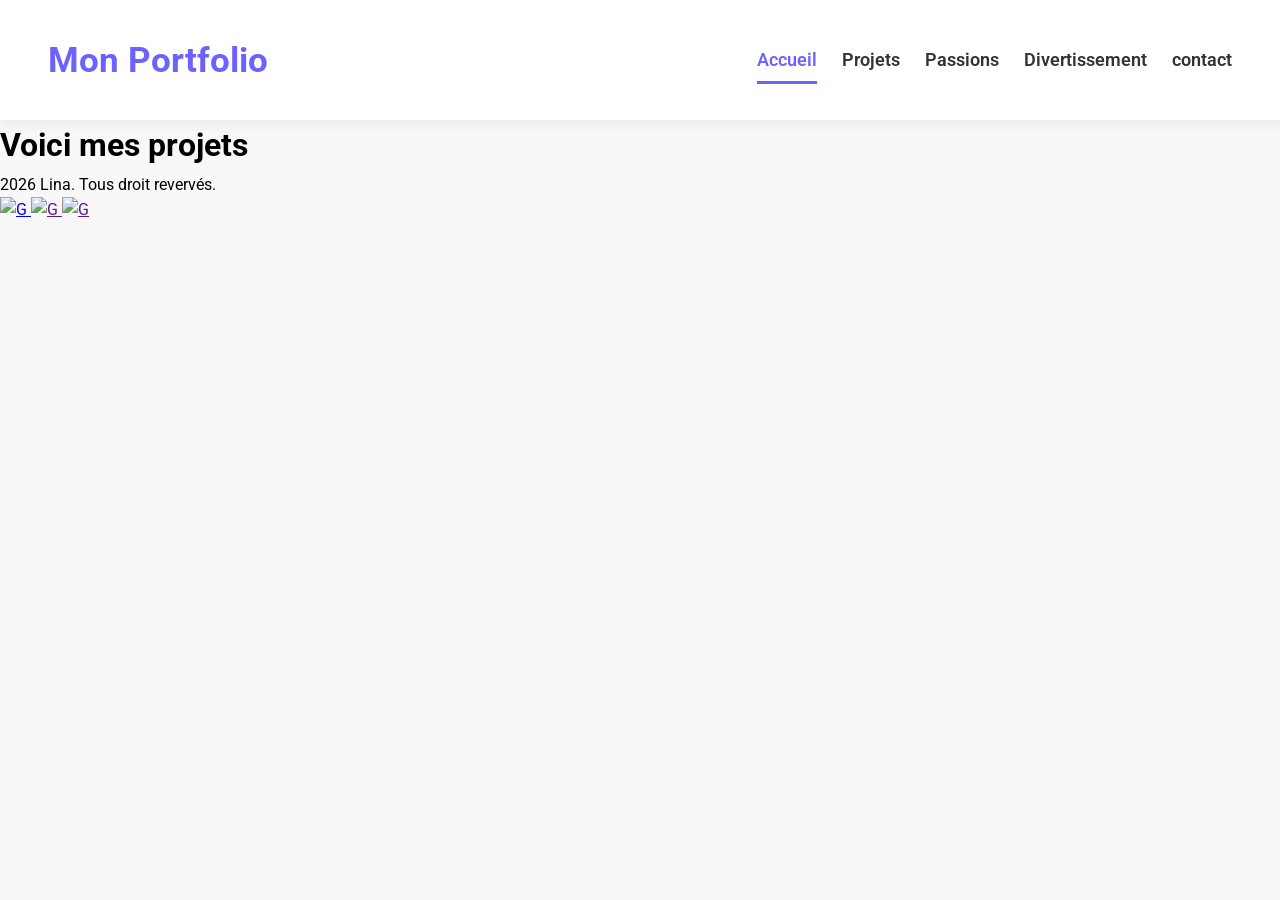
==== projets.html @ e8284523 "stylisation de la section hero" ====
<!DOCTYPE html>
<html lang="fr">
<head>
    <link rel="preconnect" href="https://fonts.googleapis.com">
<link rel="preconnect" href="https://fonts.gstatic.com" crossorigin>
<link href="https://fonts.googleapis.com/css2?family=Roboto:ital,wght@0,100..900;1,100..900&display=swap" rel="stylesheet">
    <meta charset="UTF-8">
    <meta name="viewport" content="width=device-width, initial-scale=1.0">
    <title>Mon Portfolio</title>
    <link rel="stylesheet" href="css/Style.css">
    
</head>
<body>
    <header>
        <div>
            <a href="">Mon Portfolio</a>
        </div>
        <nav>
            <ul>
                <li><a href="index.html" class="active lusse">Accueil</a></li>
                <li><a href="projets.html">Projets</a></li>
                <li><a href="passions.html">Passions</a></li>
                <li><a href="divertisssement.html">Divertissement</a></li>
                <li><a href="contact.html">contact</a></li>
            </ul>
        </nav>
    </header>
    <main>
        <h1>Voici mes projets</h1>

    <footer>
         <p>
            2026 Lina. Tous
            droit revervés.
         </p>
         <div>
            <a href="#">
               <img src="C:\Users\HP\Desktop\MON PORTFOLIO\image\1 (3).jpg"
                alt="G"width = "30">
            </a>
            <a href=""> <img src="C:\Users\HP\Desktop\MON PORTFOLIO\image\1 (1).jpg"
                alt="G"width = "30">
                
            </a>
            <a href="">
                
                <img src="C:\Users\HP\Desktop\MON PORTFOLIO\image\1 (2).jpg"
                alt="G"width = "30">
            </a>
         </div>
    </footer>
</body>
</html>
---- css/Style.css ----
:root{
    --violet-doux:#6C63FF;
    --violet-fonce:#534EDD;
    --orange-vif:#FFA726;
    --gris-tres-fonce:#333;
    --gris-fonce:#666;
    --gris-tres-clair:#F8F8F8;
    --gris-clair:#EEE;
}

*{
    margin: 0;
    padding: 0;
    box-sizing: border-box;
}

body {
    background-color: var(--gris-tres-clair);
    font-family: Roboto, sans-serif;
    line-height: 1.6;
}

header {
    background-color: white;
    box-shadow: 2px 6px 10px rgba(0,0,0,0.05);
    position: sticky;
    top: 0;
    z-index: 100;
    display: flex;
    justify-content: space-between;
    align-items: center;
    padding: 2rem 3rem;
}

header div a {
    text-decoration: none;
    font-size: 2.2rem;
    font-weight: bold;
    color: var(--violet-doux);
}

ul li{
    list-style: none;
    display: flex;
    margin-left: 25px;
}

ul{
    display: flex;
}
ul li a{
    text-decoration: none;
    color: var(--gris-tres-fonce);
    font-weight: 600;
    font-size: 1.1rem;
    position: relative;
    padding: 10px 0;
}

ul li a:hover{
    color: var(--violet-doux);
}

ul li a::after{
    content: '';
    position: absolute;
    left: 0;
    bottom: 0;
    height: 3px;
    width: 0;
    background-color: var(--violet-doux);
    transition: width 0.3s ease;
}
ul li a:hover::after{
    width: 100%;
}

a.lusse{
    color: var(--violet-doux);

}
a.lusse::after{
    width: 100%;
}
.hero {
    display: flex;
    justify-content: center;
    gap: 5rem;

}
.hero img{
    width: 300px;
    height: 300px;
    object-fit: cover;
    border-radius: 50%;
    border: 8px solid var(--violet-doux);

}
.hero h1{
    color: var(--violet-doux);
    font-size: 4rem;
    font-weight: 700;
    margin: 1.2rem;
}

.hero p{
    color: var(--gris-fonce);
    font-size: 1.3rem;
    margin-bottom: 1.2rem;
}

.hero a {
    text-decoration: none;
    display: inline-block;
    background-color: var(--violet-doux);
    color: white;
    padding: 15px 30px;
    border-radius: 50px;
    text-transform: uppercase;
    letter-spacing: 1.1px;
    font-weight: 600;
    margin-top: 1rem;
    transition: background-color 0.3s ease, transform 0.2s ease;
}

.hero a:hover {
    background-color: var(--violet-fonce);
    transform: translate(-3px);
}
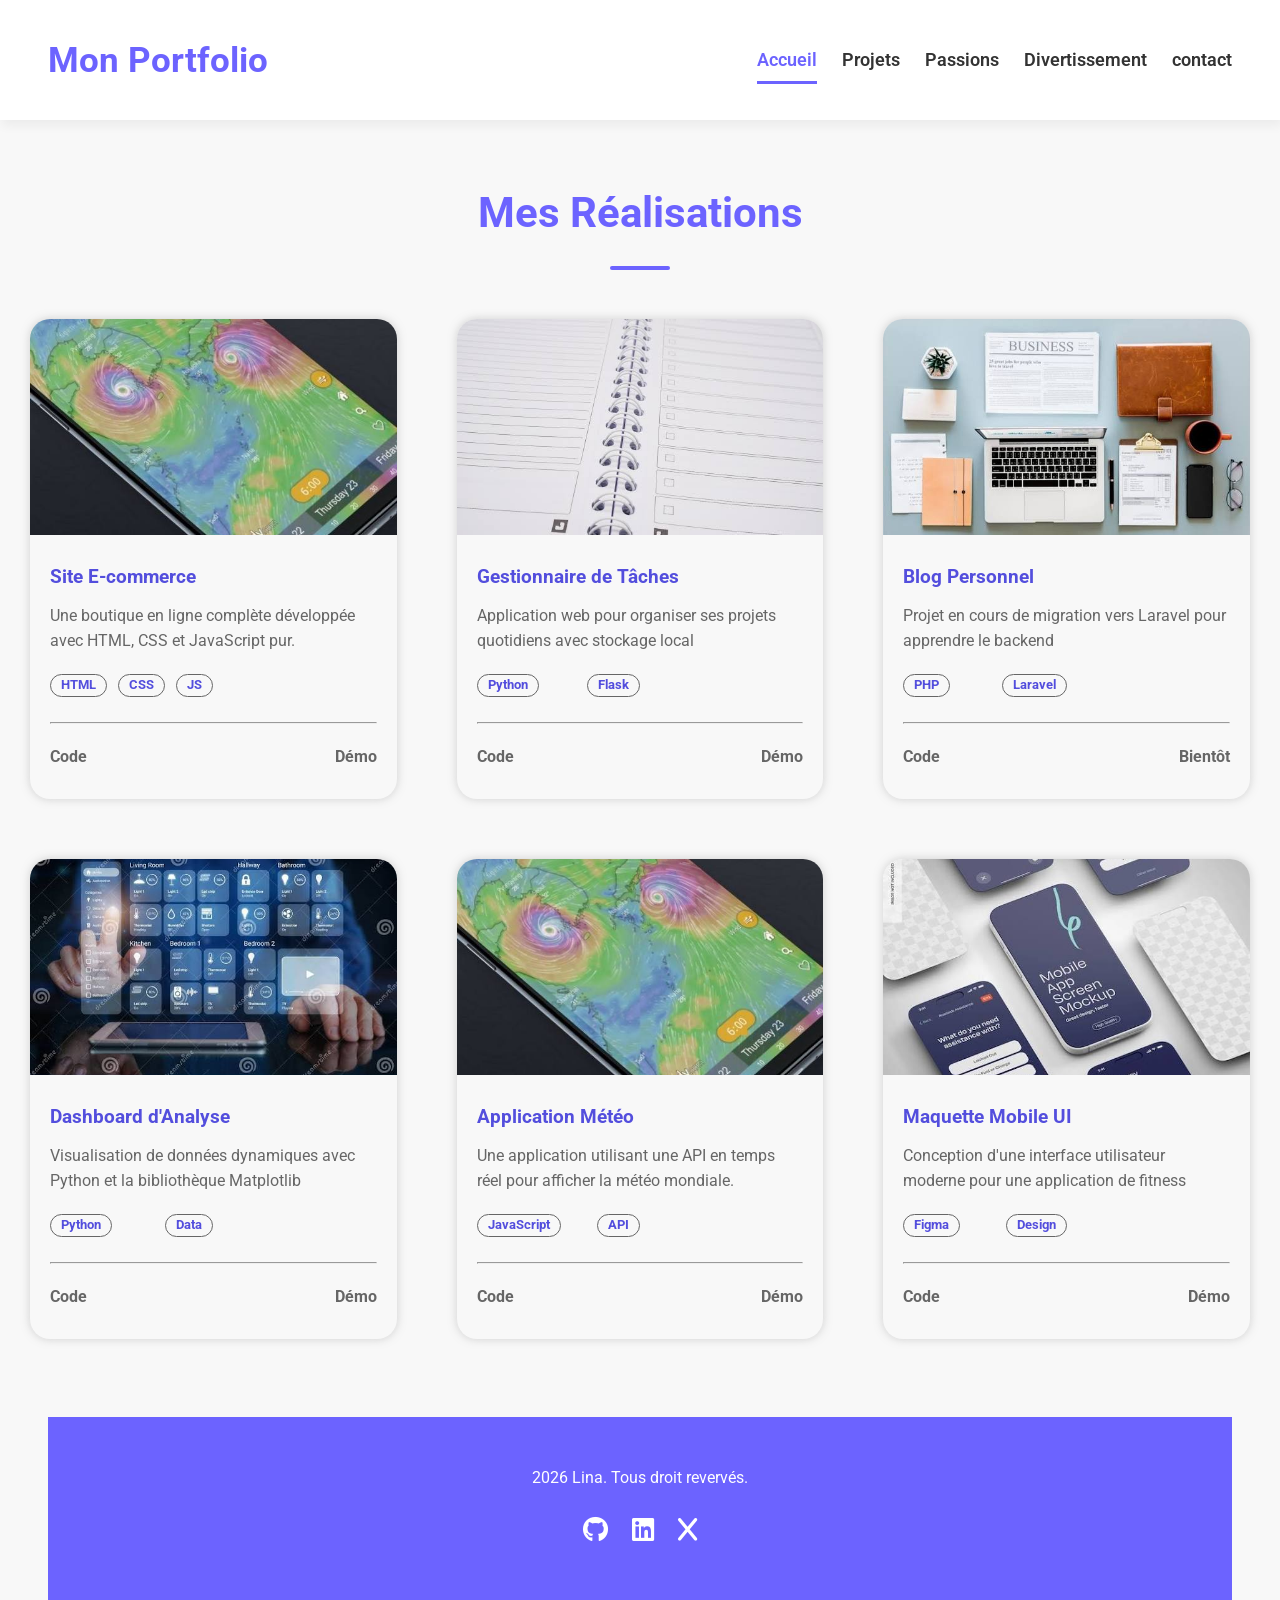
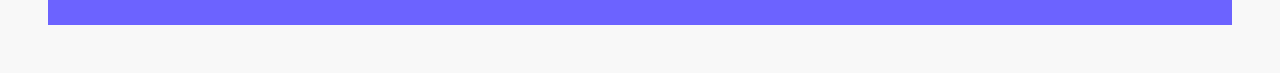
==== commit 206ec6ec: "Création de la section mes projets" ====
--- a/projets.html
+++ b/projets.html
@@ -8,6 +8,7 @@
     <meta name="viewport" content="width=device-width, initial-scale=1.0">
     <title>Mon Portfolio</title>
     <link rel="stylesheet" href="css/Style.css">
+    <link rel="stylesheet" href="https://cdnjs.cloudflare.com/ajax/libs/font-awesome/6.4.0/css/all.min.css">
     
 </head>
 <body>
@@ -26,7 +27,110 @@
         </nav>
     </header>
     <main>
-        <h1>Voici mes projets</h1>
+       <section class="projets">
+            <h2>Mes Réalisations</h2>
+            <div class="rang1">
+                <div class="pro1">
+                    <img class="c" src="image/1 (4).jpeg" alt="m">
+                    <div class="b">
+                        <h3>Site E-commerce</h3>
+                        <p>Une boutique en ligne complète développée avec HTML, CSS et JavaScript pur.</p>
+                        <div class="d">
+                            <p>HTML</p>
+                            <p>CSS</p>
+                            <p>JS</p>
+                        </div>
+                        <hr id="hr">
+                        <div class="e">
+                            <p>Code</p>
+                            <p>Démo</p>
+                        </div>
+                    </div>
+                </div>
+                <div class="pro1">
+                    <img class="c" src="image/1 (1).jpeg" alt="m">
+                    <div class="b">
+                        <h3>Gestionnaire de Tâches</h3>
+                        <p>Application web pour organiser ses projets quotidiens avec stockage local</p>
+                        <div class="d">
+                            <p>Python</p>
+                            <p>Flask</p>
+                        </div>
+                        <hr id="hr">
+                        <div class="e">
+                            <p>Code</p>
+                            <p>Démo</p>
+                        </div>
+                    </div>
+                </div>
+                <div class="pro1">
+                   <img class="c" src="image/1 (2).jpeg" alt="m">
+                    <div class="b">
+                        <h3>Blog Personnel</h3>
+                        <p>Projet en cours de migration vers Laravel pour apprendre le backend</p>
+                        <div class="d">
+                            <p>PHP</p>
+                            <p>Laravel</p>
+                        </div>
+                        <hr id="hr">
+                        <div class="e">
+                            <p>Code</p>
+                            <p>Bientôt</p>
+                        </div>
+                    </div>
+                </div>
+            </div>
+             <div class="rang1">
+                <div class="pro1">
+                    <img class="c" src="image/1 (3).jpeg" alt="m">
+                    <div class="b">
+                        <h3>Dashboard d'Analyse</h3>
+                        <p>Visualisation de données dynamiques avec Python et la bibliothèque Matplotlib</p>
+                        <div class="d">
+                            <p>Python</p>
+                            <p>Data</p>
+                        </div>
+                        <hr id="hr">
+                        <div class="e">
+                            <p>Code</p>
+                            <p>Démo</p>
+                        </div>
+                    </div>
+                </div>
+                <div class="pro1">
+                    <img class="c" src="image/1 (4).jpeg" alt="m">
+                    <div class="b">
+                        <h3>Application Météo</h3>
+                        <p>Une application utilisant une API en temps réel pour afficher la météo mondiale.</p>
+                        <div class="d">
+                            <p>JavaScript</p>
+                            <p>API</p>
+                        </div>
+                        <hr id="hr">
+                        <div class="e">
+                            <p>Code</p>
+                            <p>Démo</p>
+                        </div>
+                    </div>
+                </div>
+                <div class="pro1">
+                   <img class="c" src="image/1 (5).jpeg" alt="m">
+                    <div class="b">
+                        <h3>Maquette Mobile UI</h3>
+                        <p>Conception d'une interface utilisateur moderne pour une application de fitness</p>
+                        <div class="d">
+                            <p>Figma</p>
+                            <p>Design</p>
+                        </div>
+                        <hr id="hr">
+                        <div class="e">
+                            <p>Code</p>
+                            <p>Démo</p>
+                        </div>
+                    </div>
+                </div>
+            </div>
+        </section>
 
     <footer>
          <p>
@@ -34,19 +138,14 @@
             droit revervés.
          </p>
          <div>
-            <a href="#">
-               <img src="C:\Users\HP\Desktop\MON PORTFOLIO\image\1 (3).jpg"
-                alt="G"width = "30">
+            <a href="https://github.com/ton-username" target="_blank">
+                <i class="fab fa-github social-icon"></i>
             </a>
-            <a href=""> <img src="C:\Users\HP\Desktop\MON PORTFOLIO\image\1 (1).jpg"
-                alt="G"width = "30">
-                
+            <a href="https://www.linkedin.com/in/ton-username" target="linkedin">
+                <i class="fab fa-linkedin social-icon"></i>
             </a>
-            <a href="">
-                
-                <img src="C:\Users\HP\Desktop\MON PORTFOLIO\image\1 (2).jpg"
-                alt="G"width = "30">
-            </a>
+            <a href="https://x.com/ton-username" target="_blank">
+                <i class="fab fa-x social-icon"></i>
          </div>
     </footer>
 </body>
--- a/css/Style.css
+++ b/css/Style.css
@@ -86,8 +86,10 @@
     display: flex;
     justify-content: center;
     gap: 5rem;
-
-}
+    text-align: center;
+    margin-top: 50px;
+}
+
 .hero img{
     width: 300px;
     height: 300px;
@@ -128,3 +130,177 @@
     transform: translate(-3px);
 }
 
+.apropos {
+    width: 800px;
+    margin: 6rem auto;
+    text-align: center;
+}
+
+section h2 {
+    color: var(--violet-doux);
+    font-size: 2.6rem;
+    font-weight: 700;
+    position: relative;
+    text-align: center;
+}
+section h2::after {
+    content: '';
+    display: block;
+    width: 60px;
+    height: 4px;
+    background-color: var(--violet-doux);
+    margin: 1.2rem auto;
+    border-radius: 2px;  
+}
+
+.apropos P {
+    margin-bottom: 2rem;
+    color: var(--gris-fonce);
+    font-size: 1.2rem;
+}
+
+.compétences table {
+    width: 80%;
+    margin: 0 auto;
+    border-collapse: collapse;
+    box-shadow: 0 5px 15px rgba(0,0,0,0.08);
+    border-radius: 10px;
+    overflow: hidden;
+}
+.compétences table th, .compétences table td {
+    padding: 15px;
+}
+
+.compétences table thead {
+    background-color: var(--violet-doux);
+    color: #FFF;
+    text-transform: uppercase;
+}
+
+.compétences table tbody td {
+    border-bottom: 1px solid var(--gris-clair);
+} 
+
+.compétences table tbody tr:nth-child(even) {
+     background-color: #FDFDFD;
+} 
+
+
+.compétences table tbody tr {
+    transition: background-color 0.3s ease;
+}
+
+.compétences table tbody tr:hover {
+    background-color: #F0F0F0;
+}
+
+.compétences table thead th {
+    text-align: left;
+}
+
+footer {
+    margin: 3rem;
+    background-color: var(--violet-doux);
+    padding: 3rem 0;
+    text-align: center;
+}
+
+footer p {
+    color: white;
+    margin-bottom: 1.2rem;
+}
+
+footer a {
+    display: inline-block;
+    font-size: 1.6rem;
+    color: white;
+    margin: 0 10px;
+    transition: color 0.3s ease, transfrom 0.2s ease;
+}
+
+footer a:hover {
+    color: var(--orange-vif);
+    transform: translate(-3px);
+}
+
+.rang1{
+    display: flex;
+    justify-content: center;
+    align-items: center;
+}
+
+.projets h2{
+    margin-top: 60px;
+}
+
+.projets h2::after{
+    content: '';
+    display: block;
+    width: 60px;
+    height: 4px;
+    background-color: var(--violet-doux);
+    margin: 1.2rem auto;
+    border-radius: 2px;  
+}
+
+.pro1{
+    padding: 0;
+    height: 480px;
+    width: 400px;
+    box-shadow: 0 0 10px rgba(128, 128, 128, 0.342);
+    margin: 30px;
+    border-radius: 20px;
+    overflow: hidden;
+}
+
+.c{
+    width: 100%;
+    height: 45%;
+    object-fit: cover;
+}
+
+.b{
+    padding: 20px;
+}
+
+.b h3{
+    color: var(--violet-fonce);
+    margin-bottom: 10px;
+}
+
+.b p{
+    color: var(--gris-fonce);
+}
+
+.d{
+    margin-top: 20px;
+    display: flex;
+    align-items: center;
+    justify-content: space-between;
+    width: 50%;
+    
+}
+
+.d p{
+    font-size: 13px;
+    color: var(--violet-fonce);
+    font-weight: bold;
+    border: 1px solid var(--gris-fonce);
+    padding-left: 10px;
+    padding-right: 10px;
+    border-radius: 40px;
+}
+
+#hr{
+    margin-top: 25px;
+}
+
+.e{
+    margin-top: 20px;
+    display: flex;
+    justify-content: space-between;
+}
+
+.e p{
+    font-weight: bold;
+}
